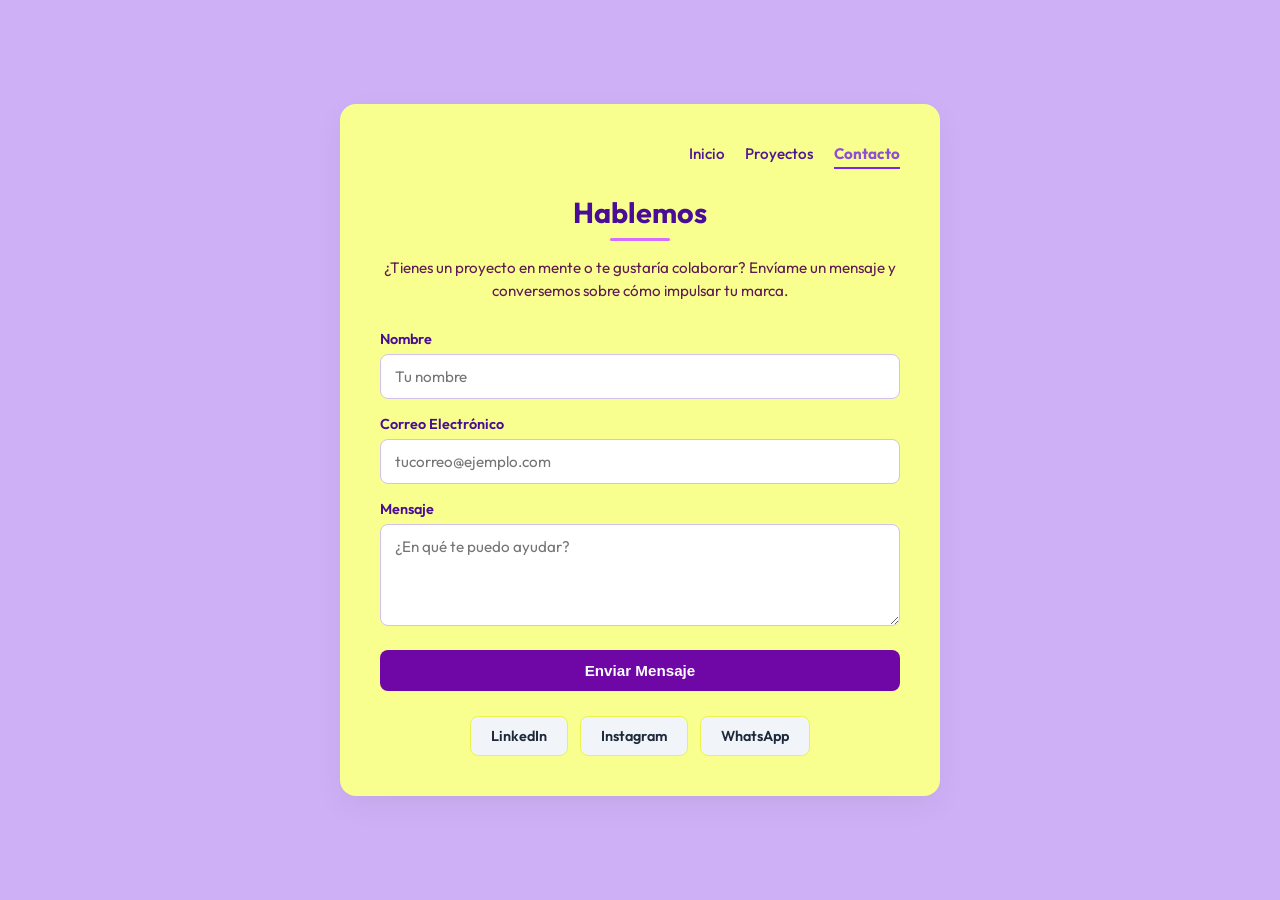
==== contacto.html @ de70b8e0 "Agregar paginas de proyectos y contacto vinculadas al diseño" ====
<!DOCTYPE html>
<html lang="es">

<head>
    <meta charset="UTF-8">
    <meta name="viewport" content="width=device-width, initial-scale=1.0">
    <title>Contacto - Arianna Vargas</title>
    <!-- Vinculación del archivo CSS externo -->
    <link rel="stylesheet" href="css/style.css">
    <!-- Tipografía desde Google Fonts (Outfit) -->
    <link rel="preconnect" href="https://fonts.googleapis.com">
    <link rel="preconnect" href="https://fonts.gstatic.com" crossorigin>
    <link href="https://fonts.googleapis.com/css2?family=Outfit:wght@300;400;600;700&display=swap" rel="stylesheet">
</head>

<body>

    <!-- CONTENEDOR CENTRAL (TARJETA CONTACTO) -->
    <main class="card card-contacto">

        <!-- Menú de Navegación Superior -->
        <nav class="nav-menu">
            <a href="index.html" class="nav-link">Inicio</a>
            <a href="proyectos.html" class="nav-link">Proyectos</a>
            <a href="contacto.html" class="nav-link active">Contacto</a>
        </nav>

        <div class="contact-container">
            <h2>Hablemos</h2>
            <hr class="divider">
            <p class="section-desc">¿Tienes un proyecto en mente o te gustaría colaborar? Envíame un mensaje y conversemos sobre cómo impulsar tu marca.</p>

            <form class="contact-form" action="#" method="POST" onsubmit="event.preventDefault(); alert('¡Gracias por tu mensaje! Pronto me pondré en contacto.');">
                <div class="form-group">
                    <label for="nombre">Nombre</label>
                    <input type="text" id="nombre" name="nombre" placeholder="Tu nombre" required>
                </div>

                <div class="form-group">
                    <label for="email">Correo Electrónico</label>
                    <input type="email" id="email" name="email" placeholder="tucorreo@ejemplo.com" required>
                </div>

                <div class="form-group">
                    <label for="mensaje">Mensaje</label>
                    <textarea id="mensaje" name="mensaje" rows="4" placeholder="¿En qué te puedo ayudar?" required></textarea>
                </div>

                <button type="submit" class="btn-submit">Enviar Mensaje</button>
            </form>

            <div id="links" style="margin-top: 25px;">
                <a href="https://www.linkedin.com/in/arianna-vargas-jiménez-210b1036b/" target="_blank" class="btn-link">LinkedIn</a>
                <a href="https://www.instagram.com/mnk.arii/" target="_blank" class="btn-link">Instagram</a>
                <a href="https://wa.me/56926053711" target="_blank" class="btn-link">WhatsApp</a>
            </div>
        </div>

    </main>

</body>

</html>
---- css/style.css ----
/* ==========================================================================
   1. RESET Y ESTILOS GENERALES
   ========================================================================== */
* {
    margin: 0;
    padding: 0;
    box-sizing: border-box;
    /* Permite calcular bordes y paddings dentro del tamaño del elemento */
}

body {
    font-family: 'Outfit', 'Arial', sans-serif;
    background-color: #ceb0f6;
    /* Color de fondo de la página */

    /* ESTRUCTURA DE CENTRADO (FLEXBOX) */
    display: flex;
    justify-content: center;
    /* Centra la tarjeta horizontalmente */
    align-items: center;
    /* Centra la tarjeta verticalmente */

    min-height: 100vh;
    /* Fuerza al body a ocupar todo el alto de la pantalla visible */
    padding: 20px;
    /* Colchón de seguridad para que la tarjeta no choque en celulares */
}

/* ==========================================================================
   2. CONTENEDOR CENTRAL RESPONSIVO (CARD)
   ========================================================================== */
.card {
    background-color: #f9ff8e;

    /* RESPONSIVIDAD */
    width: 90%;
    /* Ocupará el 90% de la pantalla en dispositivos móviles */
    max-width: 600px;
    /* En pantallas grandes, se detendrá y no medirá más de 600px */

    border-radius: 16px;
    box-shadow: 0 10px 30px rgba(0, 0, 0, 0.05);
    /* Sombra suave para dar profundidad */
    padding: 40px;
    text-align: center;
    /* Centra los textos que pongas dentro por defecto */
}

/* ==========================================================================
   3. MENÚ DE NAVEGACIÓN SUPERIOR
   ========================================================================== */
.nav-menu {
    display: flex;
    justify-content: flex-end;
    /* Alinea los enlaces a la derecha */
    gap: 20px;
    /* Espacio entre cada enlace */
    margin-bottom: 25px;
    /* Separación con el avatar */
}

.nav-link {
    text-decoration: none;
    /* Quita el subrayado */
    color: #501891;
    /* Color gris moderno */
    font-size: 0.95rem;
    font-weight: 500;
    transition: color 0.3s ease;
    padding-bottom: 4px;
}

.nav-link:hover {
    color: #7c09ef;
    /* Color al pasar el mouse */
}

.nav-link.active {
    color: #8d4fd4;
    font-weight: 700;
    border-bottom: 2px solid #7e25eb;
    /* Línea indicadora de página actual */
}

/* ==========================================================================
   4. FOTO DE PERFIL / AVATAR
   ========================================================================== */
#avatar {
    margin: 0 auto 20px;
    /* Centra el contenedor horizontalmente */
    width: 140px;
    /* Tamaño fijo para que no se deforme */
    height: 140px;
}

#avatar img {
    width: 100%;
    height: 100%;
    border-radius: 50%;
    /* Convierte la imagen en círculo perfecto */
    object-fit: cover;
    /* Evita que la foto se estire */
    box-shadow: 0 4px 15px rgba(0, 0, 0, 0.1);
    /* Sombra elegante */
}

/* ==========================================================================
   5. JERARQUÍA DE TEXTOS Y BIOGRAFÍA
   ========================================================================== */
#bio h1 {
    font-size: 1.7rem;
    color: #490d97;
    /* Azul oscuro / casi negro legible */
    margin-bottom: 6px;
}

#bio .rol {
    font-size: 1rem;
    color: #6f07a7;
    /* Color de acento */
    font-weight: 600;
    margin-bottom: 15px;
}

#bio hr {
    width: 50px;
    /* Ancho corto para la línea decorativa */
    height: 3px;
    background-color: #d66eff;
    /* Mismo color de acento */
    border: none;
    border-radius: 3px;
    margin: 0 auto 18px;
    /* Centrada */
}

#bio .descripcion {
    font-size: 0.95rem;
    line-height: 1.6;
    /* Espaciado de lectura cómodo */
    color: #601b53;
    margin-bottom: 28px;
}

/* ==========================================================================
   6. ENLACES Y BOTONES DE CONTACTO
   ========================================================================== */
#links {
    display: flex;
    justify-content: center;
    gap: 12px;
    flex-wrap: wrap;
}

.btn-link {
    text-decoration: none;
    background-color: #f1f5f9;
    color: #1e293b;
    padding: 10px 20px;
    border-radius: 8px;
    font-size: 0.9rem;
    font-weight: 600;
    border: 1px solid #ebf448;
    transition: all 0.3s ease;
}

.btn-link:hover {
    background-color: #5c0c63;
    /* Combina con tu línea rosada */
    color: #ffffff;
    transform: translateY(-2px);
    box-shadow: 0 4px 12px rgba(255, 110, 190, 0.3);
}

/* ==========================================================================
   7. SECCIÓN DE PROYECTOS (proyectos.html)
   ========================================================================== */
.card-proyectos {
    max-width: 950px;
    width: 95%;
    margin: 20px auto;
}

.projects-container h2 {
    font-size: 1.8rem;
    color: #490d97;
    margin-bottom: 8px;
}

.projects-container hr.divider {
    width: 60px;
    height: 3px;
    background-color: #d66eff;
    border: none;
    border-radius: 3px;
    margin: 0 auto 16px;
}

.section-desc {
    font-size: 0.95rem;
    color: #601b53;
    line-height: 1.5;
    max-width: 650px;
    margin: 0 auto 28px;
}

/* Cuadrícula de proyectos */
.projects-grid {
    display: grid;
    grid-template-columns: repeat(auto-fit, minmax(260px, 1fr));
    gap: 22px;
    text-align: left;
}

/* Tarjeta individual de proyecto */
.project-card {
    background-color: #ffffff;
    border-radius: 14px;
    overflow: hidden;
    box-shadow: 0 5px 20px rgba(80, 24, 145, 0.08);
    display: flex;
    flex-direction: column;
    transition: transform 0.3s ease, box-shadow 0.3s ease;
    border: 1px solid rgba(214, 110, 255, 0.2);
}

.project-card:hover {
    transform: translateY(-6px);
    box-shadow: 0 12px 30px rgba(80, 24, 145, 0.16);
}

.project-card img {
    width: 100%;
    height: 170px;
    object-fit: cover;
    display: block;
    transition: transform 0.4s ease;
}

.project-card:hover img {
    transform: scale(1.02);
}

.project-info {
    padding: 20px;
    display: flex;
    flex-direction: column;
    flex-grow: 1;
    justify-content: space-between;
}

.project-tag {
    display: inline-block;
    align-self: flex-start;
    background-color: #f1e4ff;
    color: #6f07a7;
    font-size: 0.75rem;
    font-weight: 700;
    padding: 3px 10px;
    border-radius: 12px;
    margin-bottom: 10px;
    text-transform: uppercase;
    letter-spacing: 0.5px;
}

.project-info h3 {
    font-size: 1.15rem;
    color: #490d97;
    margin-bottom: 8px;
    line-height: 1.3;
}

.project-info p {
    font-size: 0.88rem;
    color: #601b53;
    line-height: 1.55;
    margin-bottom: 18px;
    flex-grow: 1;
}

.project-card .btn-link {
    align-self: stretch;
    text-align: center;
    display: block;
}

/* ==========================================================================
   8. SECCIÓN DE CONTACTO (contacto.html)
   ========================================================================== */
.card-contacto {
    max-width: 600px;
    width: 90%;
}

.contact-container h2 {
    font-size: 1.8rem;
    color: #490d97;
    margin-bottom: 8px;
}

.contact-container hr.divider {
    width: 60px;
    height: 3px;
    background-color: #d66eff;
    border: none;
    border-radius: 3px;
    margin: 0 auto 16px;
}

.contact-form {
    display: flex;
    flex-direction: column;
    gap: 16px;
    text-align: left;
    margin-top: 20px;
}

.form-group {
    display: flex;
    flex-direction: column;
    gap: 6px;
}

.form-group label {
    font-size: 0.9rem;
    font-weight: 600;
    color: #490d97;
}

.form-group input,
.form-group textarea {
    width: 100%;
    padding: 12px 14px;
    border-radius: 8px;
    border: 1px solid #d4c2ee;
    font-family: 'Outfit', sans-serif;
    font-size: 0.95rem;
    background-color: #ffffff;
    color: #333333;
    transition: border-color 0.3s ease, box-shadow 0.3s ease;
}

.form-group input:focus,
.form-group textarea:focus {
    outline: none;
    border-color: #8125eb;
    box-shadow: 0 0 0 3px rgba(129, 37, 235, 0.2);
}

.btn-submit {
    background-color: #6f07a7;
    color: #ffffff;
    padding: 12px 24px;
    border: none;
    border-radius: 8px;
    font-size: 0.95rem;
    font-weight: 600;
    cursor: pointer;
    transition: background-color 0.3s ease, transform 0.2s ease, box-shadow 0.3s ease;
    margin-top: 8px;
}

.btn-submit:hover {
    background-color: #501891;
    transform: translateY(-2px);
    box-shadow: 0 6px 15px rgba(80, 24, 145, 0.3);
}

/* ==========================================================================
   9. RESPONSIVE DESIGN
   ========================================================================== */
@media (max-width: 768px) {
    body {
        padding: 12px;
    }

    .card {
        padding: 28px 20px;
        width: 100%;
    }

    .nav-menu {
        justify-content: center;
        gap: 15px;
    }

    .projects-grid {
        grid-template-columns: 1fr;
    }
}
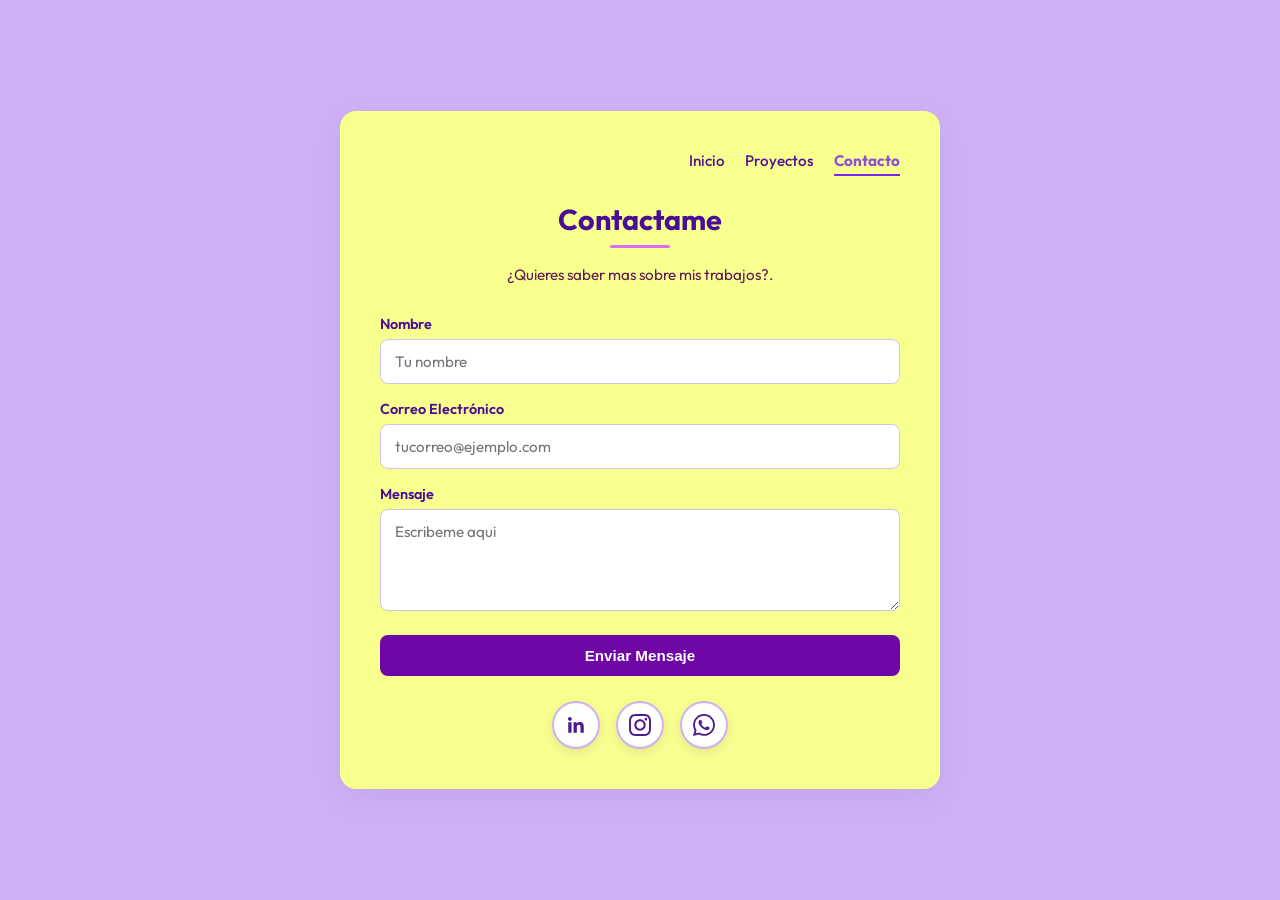
==== commit e5975140: "Actualizar biografia, proyectos y agregar botones circulares de redes sociales" ====
--- a/contacto.html
+++ b/contacto.html
@@ -26,11 +26,12 @@
         </nav>
 
         <div class="contact-container">
-            <h2>Hablemos</h2>
+            <h2>Contactame</h2>
             <hr class="divider">
-            <p class="section-desc">¿Tienes un proyecto en mente o te gustaría colaborar? Envíame un mensaje y conversemos sobre cómo impulsar tu marca.</p>
+            <p class="section-desc">¿Quieres saber mas sobre mis trabajos?.</p>
 
-            <form class="contact-form" action="#" method="POST" onsubmit="event.preventDefault(); alert('¡Gracias por tu mensaje! Pronto me pondré en contacto.');">
+            <form class="contact-form" action="#" method="POST"
+                onsubmit="event.preventDefault(); alert('¡Gracias por tu mensaje! Pronto me pondré en contacto.');">
                 <div class="form-group">
                     <label for="nombre">Nombre</label>
                     <input type="text" id="nombre" name="nombre" placeholder="Tu nombre" required>
@@ -43,16 +44,31 @@
 
                 <div class="form-group">
                     <label for="mensaje">Mensaje</label>
-                    <textarea id="mensaje" name="mensaje" rows="4" placeholder="¿En qué te puedo ayudar?" required></textarea>
+                    <textarea id="mensaje" name="mensaje" rows="4" placeholder="Escribeme aqui" required></textarea>
                 </div>
 
                 <button type="submit" class="btn-submit">Enviar Mensaje</button>
             </form>
 
             <div id="links" style="margin-top: 25px;">
-                <a href="https://www.linkedin.com/in/arianna-vargas-jiménez-210b1036b/" target="_blank" class="btn-link">LinkedIn</a>
-                <a href="https://www.instagram.com/mnk.arii/" target="_blank" class="btn-link">Instagram</a>
-                <a href="https://wa.me/56926053711" target="_blank" class="btn-link">WhatsApp</a>
+                <a href="https://www.linkedin.com/in/arianna-vargas-jiménez-210b1036b/" target="_blank"
+                    class="btn-social linkedin" aria-label="LinkedIn" title="LinkedIn">
+                    <svg xmlns="http://www.w3.org/2000/svg" width="22" height="22" viewBox="0 0 24 24" fill="currentColor">
+                        <path d="M20.447 20.452h-3.554v-5.569c0-1.328-.027-3.037-1.852-3.037-1.853 0-2.136 1.445-2.136 2.939v5.667H9.351V9h3.414v1.561h.046c.477-.9 1.637-1.85 3.37-1.85 3.601 0 4.267 2.37 4.267 5.455v6.286zM5.337 7.433c-1.144 0-2.063-.926-2.063-2.065 0-1.138.92-2.063 2.063-2.063 1.14 0 2.064.925 2.064 2.063 0 1.139-.925 2.065-2.064 2.065zm1.782 13.019H3.555V9h3.564v11.452z"/>
+                    </svg>
+                </a>
+                <a href="https://www.instagram.com/mnk.arii/" target="_blank" class="btn-social instagram"
+                    aria-label="Instagram" title="Instagram">
+                    <svg xmlns="http://www.w3.org/2000/svg" width="22" height="22" viewBox="0 0 24 24" fill="currentColor">
+                        <path d="M12 2.163c3.204 0 3.584.012 4.85.07 3.252.148 4.771 1.691 4.919 4.919.058 1.265.069 1.645.069 4.849 0 3.205-.012 3.584-.069 4.849-.149 3.225-1.664 4.771-4.919 4.919-1.266.058-1.644.07-4.85.07-3.204 0-3.584-.012-4.849-.07-3.26-.149-4.771-1.699-4.919-4.92-.058-1.265-.07-1.644-.07-4.849 0-3.204.013-3.583.07-4.849.149-3.227 1.664-4.771 4.919-4.919 1.266-.057 1.645-.069 4.849-.069zm0-2.163c-3.259 0-3.667.014-4.947.072-4.358.2-6.78 2.618-6.98 6.98-.059 1.281-.073 1.689-.073 4.948 0 3.259.014 3.668.072 4.948.2 4.358 2.618 6.78 6.98 6.98 1.281.058 1.689.072 4.948.072 3.259 0 3.668-.014 4.948-.072 4.354-.2 6.782-2.618 6.979-6.98.059-1.28.073-1.689.073-4.948 0-3.259-.014-3.667-.072-4.947-.196-4.354-2.617-6.78-6.979-6.98-1.281-.059-1.69-.073-4.949-.073zm0 5.838c-3.403 0-6.162 2.759-6.162 6.162s2.759 6.163 6.162 6.163 6.162-2.759 6.162-6.163c0-3.403-2.759-6.162-6.162-6.162zm0 10.162c-2.209 0-4-1.79-4-4 0-2.209 1.791-4 4-4s4 1.791 4 4c0 2.21-1.791 4-4 4zm6.406-11.845c-.796 0-1.441.645-1.441 1.44s.645 1.44 1.441 1.44c.795 0 1.439-.645 1.439-1.44s-.644-1.44-1.439-1.44z"/>
+                    </svg>
+                </a>
+                <a href="https://wa.me/56926053711" target="_blank" class="btn-social whatsapp"
+                    aria-label="WhatsApp" title="WhatsApp">
+                    <svg xmlns="http://www.w3.org/2000/svg" width="22" height="22" viewBox="0 0 24 24" fill="currentColor">
+                        <path d="M.057 24l1.687-6.163c-1.041-1.804-1.588-3.849-1.587-5.946.003-6.556 5.338-11.891 11.893-11.891 3.181.001 6.167 1.24 8.413 3.488 2.245 2.248 3.481 5.236 3.48 8.414-.003 6.557-5.338 11.892-11.893 11.892-1.99-.001-3.951-.5-5.688-1.448l-6.305 1.654zm6.597-3.807c1.676.995 3.276 1.591 5.392 1.592 5.448 0 9.886-4.434 9.889-9.885.002-5.462-4.415-9.89-9.881-9.892-5.452 0-9.887 4.434-9.889 9.884-.001 2.225.651 3.891 1.746 5.634l-.999 3.648 3.742-.981zm11.387-5.464c-.074-.124-.272-.198-.57-.347-.297-.149-1.758-.868-2.031-.967-.272-.099-.47-.149-.669.149-.198.297-.768.967-.941 1.165-.173.198-.347.223-.644.074-.297-.149-1.255-.462-2.39-1.475-.883-.788-1.48-1.761-1.653-2.059-.173-.297-.018-.458.13-.606.134-.133.297-.347.446-.521.151-.172.2-.296.3-.495.099-.198.05-.372-.025-.521-.075-.148-.669-1.611-.916-2.206-.242-.579-.487-.501-.669-.51l-.57-.01c-.198 0-.52.074-.792.372s-1.04 1.016-1.04 2.479 1.065 2.876 1.213 3.074c.149.198 2.095 3.2 5.076 4.487.709.306 1.263.489 1.694.626.712.226 1.36.194 1.872.118.571-.085 1.758-.719 2.006-1.413.248-.695.248-1.29.173-1.414z"/>
+                    </svg>
+                </a>
             </div>
         </div>
 
@@ -60,4 +76,4 @@
 
 </body>
 
-</html>
+</html>
--- a/css/style.css
+++ b/css/style.css
@@ -148,8 +148,56 @@
 #links {
     display: flex;
     justify-content: center;
-    gap: 12px;
+    align-items: center;
+    gap: 16px;
     flex-wrap: wrap;
+}
+
+.btn-social {
+    display: inline-flex;
+    align-items: center;
+    justify-content: center;
+    width: 48px;
+    height: 48px;
+    border-radius: 50%;
+    background-color: #ffffff;
+    color: #501891;
+    border: 2px solid #ceb0f6;
+    box-shadow: 0 4px 10px rgba(80, 24, 145, 0.1);
+    transition: all 0.3s cubic-bezier(0.4, 0, 0.2, 1);
+    text-decoration: none;
+}
+
+.btn-social svg {
+    width: 22px;
+    height: 22px;
+    transition: transform 0.3s ease;
+}
+
+.btn-social:hover {
+    transform: translateY(-3px) scale(1.08);
+    color: #ffffff;
+    box-shadow: 0 6px 16px rgba(92, 12, 99, 0.25);
+}
+
+/* Colores representativos de cada red social al pasar el cursor */
+.btn-social.linkedin:hover {
+    background-color: #0077b5;
+    border-color: #0077b5;
+}
+
+.btn-social.instagram:hover {
+    background: radial-gradient(circle at 30% 107%, #fdf497 0%, #fdf497 5%, #fd5949 45%, #d6249f 60%, #285aeb 90%);
+    border-color: #d6249f;
+}
+
+.btn-social.whatsapp:hover {
+    background-color: #25d366;
+    border-color: #25d366;
+}
+
+.btn-social:hover svg {
+    transform: scale(1.1);
 }
 
 .btn-link {
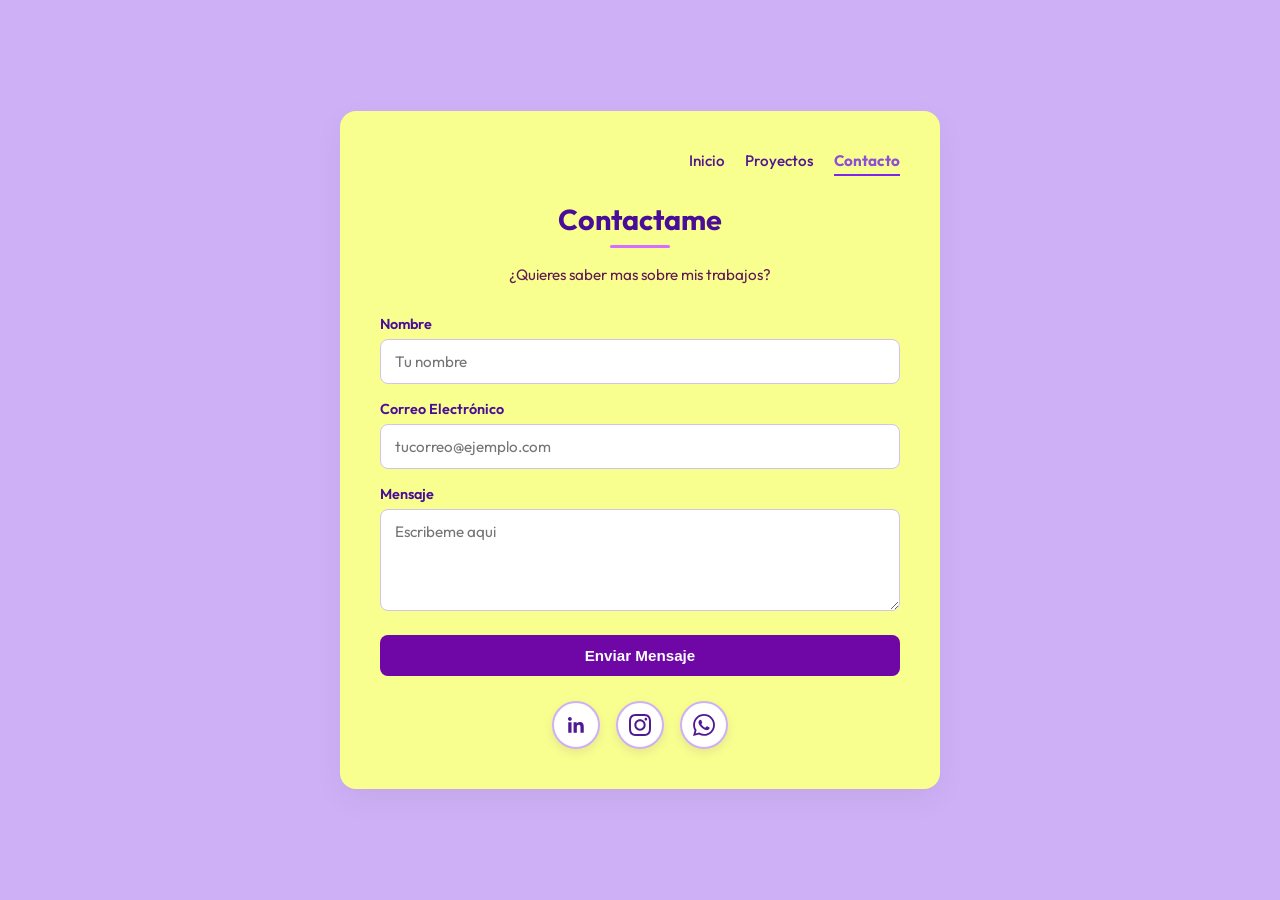
==== commit b48c9de0: "Agregar efecto iluminado lila en bordes de proyectos al hover y corregir puntuacion en contacto" ====
--- a/contacto.html
+++ b/contacto.html
@@ -28,7 +28,7 @@
         <div class="contact-container">
             <h2>Contactame</h2>
             <hr class="divider">
-            <p class="section-desc">¿Quieres saber mas sobre mis trabajos?.</p>
+            <p class="section-desc">¿Quieres saber mas sobre mis trabajos?</p>
 
             <form class="contact-form" action="#" method="POST"
                 onsubmit="event.preventDefault(); alert('¡Gracias por tu mensaje! Pronto me pondré en contacto.');">
--- a/css/style.css
+++ b/css/style.css
@@ -268,13 +268,17 @@
     box-shadow: 0 5px 20px rgba(80, 24, 145, 0.08);
     display: flex;
     flex-direction: column;
-    transition: transform 0.3s ease, box-shadow 0.3s ease;
-    border: 1px solid rgba(214, 110, 255, 0.2);
+    transition: transform 0.3s ease, box-shadow 0.3s ease, border-color 0.3s ease;
+    border: 2px solid rgba(206, 176, 246, 0.3);
 }
 
 .project-card:hover {
     transform: translateY(-6px);
-    box-shadow: 0 12px 30px rgba(80, 24, 145, 0.16);
+    border-color: #b877f7;
+    /* Efecto de borde iluminado en color lila con resplandor suave */
+    box-shadow: 0 12px 30px rgba(80, 24, 145, 0.16),
+                0 0 20px rgba(184, 119, 247, 0.65),
+                0 0 35px rgba(206, 176, 246, 0.45);
 }
 
 .project-card img {
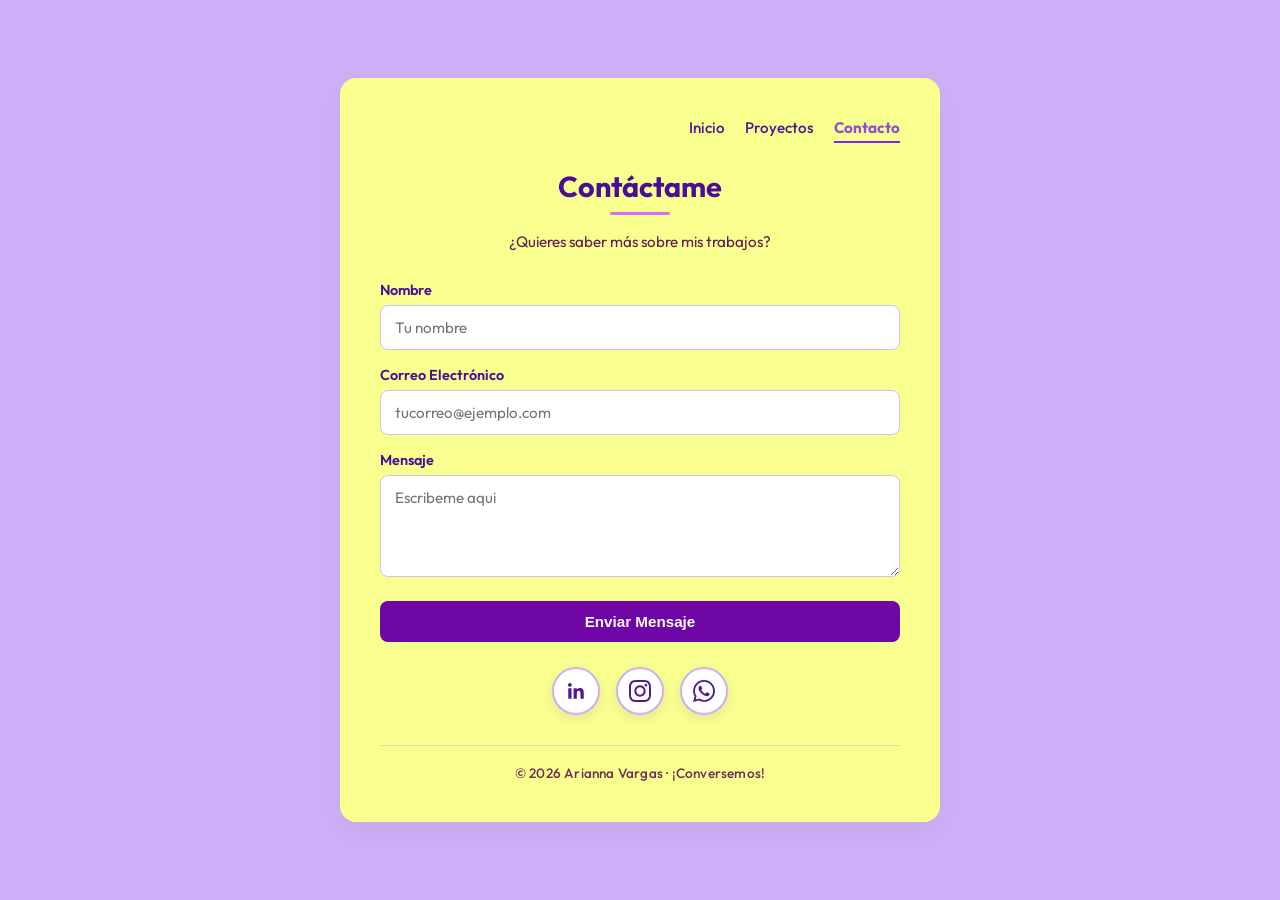
==== commit a787682c: "feat: estructurar HTML5 semantico con header, section, article y footer" ====
--- a/contacto.html
+++ b/contacto.html
@@ -18,17 +18,20 @@
     <!-- CONTENEDOR CENTRAL (TARJETA CONTACTO) -->
     <main class="card card-contacto">
 
-        <!-- Menú de Navegación Superior -->
-        <nav class="nav-menu">
-            <a href="index.html" class="nav-link">Inicio</a>
-            <a href="proyectos.html" class="nav-link">Proyectos</a>
-            <a href="contacto.html" class="nav-link active">Contacto</a>
-        </nav>
+        <!-- Encabezado con Menú de Navegación Superior -->
+        <header class="main-header">
+            <nav class="nav-menu">
+                <a href="index.html" class="nav-link">Inicio</a>
+                <a href="proyectos.html" class="nav-link">Proyectos</a>
+                <a href="contacto.html" class="nav-link active">Contacto</a>
+            </nav>
+        </header>
 
-        <div class="contact-container">
-            <h2>Contactame</h2>
+        <!-- Sección de Contacto -->
+        <section class="contact-container">
+            <h2>Contáctame</h2>
             <hr class="divider">
-            <p class="section-desc">¿Quieres saber mas sobre mis trabajos?</p>
+            <p class="section-desc">¿Quieres saber más sobre mis trabajos?</p>
 
             <form class="contact-form" action="#" method="POST"
                 onsubmit="event.preventDefault(); alert('¡Gracias por tu mensaje! Pronto me pondré en contacto.');">
@@ -70,7 +73,12 @@
                     </svg>
                 </a>
             </div>
-        </div>
+        </section>
+
+        <!-- Pie de página semántico -->
+        <footer class="site-footer">
+            <p>&copy; 2026 Arianna Vargas · ¡Conversemos!</p>
+        </footer>
 
     </main>
 
--- a/css/style.css
+++ b/css/style.css
@@ -6,6 +6,10 @@
     padding: 0;
     box-sizing: border-box;
     /* Permite calcular bordes y paddings dentro del tamaño del elemento */
+}
+
+html, body {
+    overflow-x: hidden;
 }
 
 body {
@@ -439,4 +443,22 @@
     .projects-grid {
         grid-template-columns: 1fr;
     }
+}
+
+/* ==========================================================================
+   10. PIE DE PÁGINA (FOOTER SEMÁNTICO)
+   ========================================================================== */
+.site-footer {
+    margin-top: 30px;
+    padding-top: 18px;
+    border-top: 1px solid rgba(214, 110, 255, 0.35);
+    font-size: 0.85rem;
+    color: #601b53;
+    text-align: center;
+}
+
+.site-footer p {
+    font-weight: 500;
+    opacity: 0.9;
+    letter-spacing: 0.2px;
 }
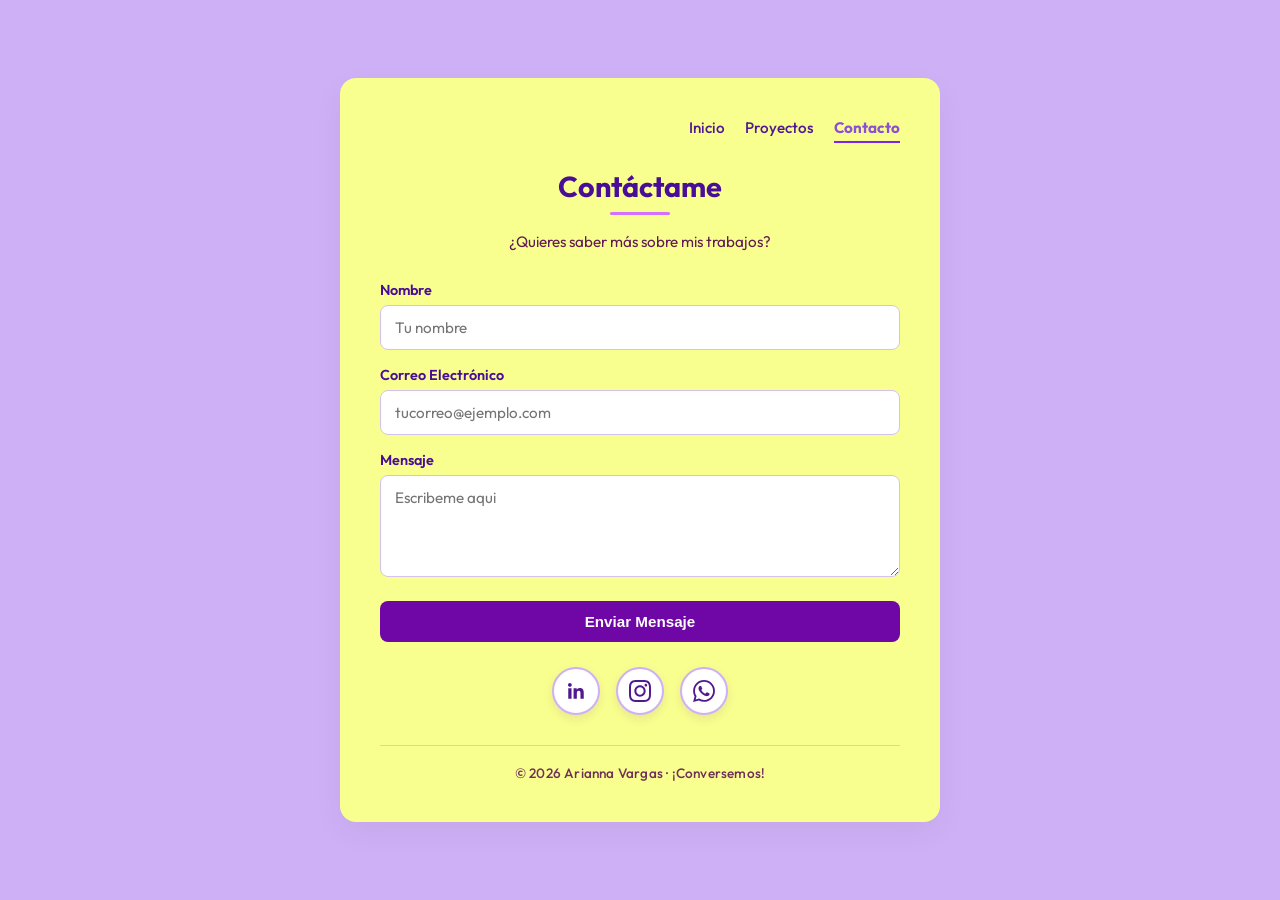
==== commit 3483f5e3: "feat: integrar libreria AOS para animaciones dinamicas al hacer scroll" ====
--- a/contacto.html
+++ b/contacto.html
@@ -7,6 +7,8 @@
     <title>Contacto - Arianna Vargas</title>
     <!-- Vinculación del archivo CSS externo -->
     <link rel="stylesheet" href="css/style.css">
+    <!-- Librería AOS para animaciones al hacer scroll -->
+    <link rel="stylesheet" href="https://unpkg.com/aos@next/dist/aos.css" />
     <!-- Tipografía desde Google Fonts (Outfit) -->
     <link rel="preconnect" href="https://fonts.googleapis.com">
     <link rel="preconnect" href="https://fonts.gstatic.com" crossorigin>
@@ -29,11 +31,11 @@
 
         <!-- Sección de Contacto -->
         <section class="contact-container">
-            <h2>Contáctame</h2>
+            <h2 data-aos="fade-down">Contáctame</h2>
             <hr class="divider">
             <p class="section-desc">¿Quieres saber más sobre mis trabajos?</p>
 
-            <form class="contact-form" action="#" method="POST"
+            <form class="contact-form" action="#" method="POST" data-aos="zoom-in" data-aos-delay="100"
                 onsubmit="event.preventDefault(); alert('¡Gracias por tu mensaje! Pronto me pondré en contacto.');">
                 <div class="form-group">
                     <label for="nombre">Nombre</label>
@@ -53,7 +55,7 @@
                 <button type="submit" class="btn-submit">Enviar Mensaje</button>
             </form>
 
-            <div id="links" style="margin-top: 25px;">
+            <div id="links" style="margin-top: 25px;" data-aos="fade-up" data-aos-delay="200">
                 <a href="https://www.linkedin.com/in/arianna-vargas-jiménez-210b1036b/" target="_blank"
                     class="btn-social linkedin" aria-label="LinkedIn" title="LinkedIn">
                     <svg xmlns="http://www.w3.org/2000/svg" width="22" height="22" viewBox="0 0 24 24" fill="currentColor">
@@ -75,13 +77,22 @@
             </div>
         </section>
 
-        <!-- Pie de página semántico -->
-        <footer class="site-footer">
+        <!-- Pie de página semántico con animación AOS -->
+        <footer class="site-footer" data-aos="fade-up" data-aos-delay="300">
             <p>&copy; 2026 Arianna Vargas · ¡Conversemos!</p>
         </footer>
 
     </main>
 
+    <!-- Librería JavaScript de AOS -->
+    <script src="https://unpkg.com/aos@next/dist/aos.js"></script>
+    <script>
+        AOS.init({
+            duration: 800,
+            once: true
+        });
+    </script>
+
 </body>
 
 </html>
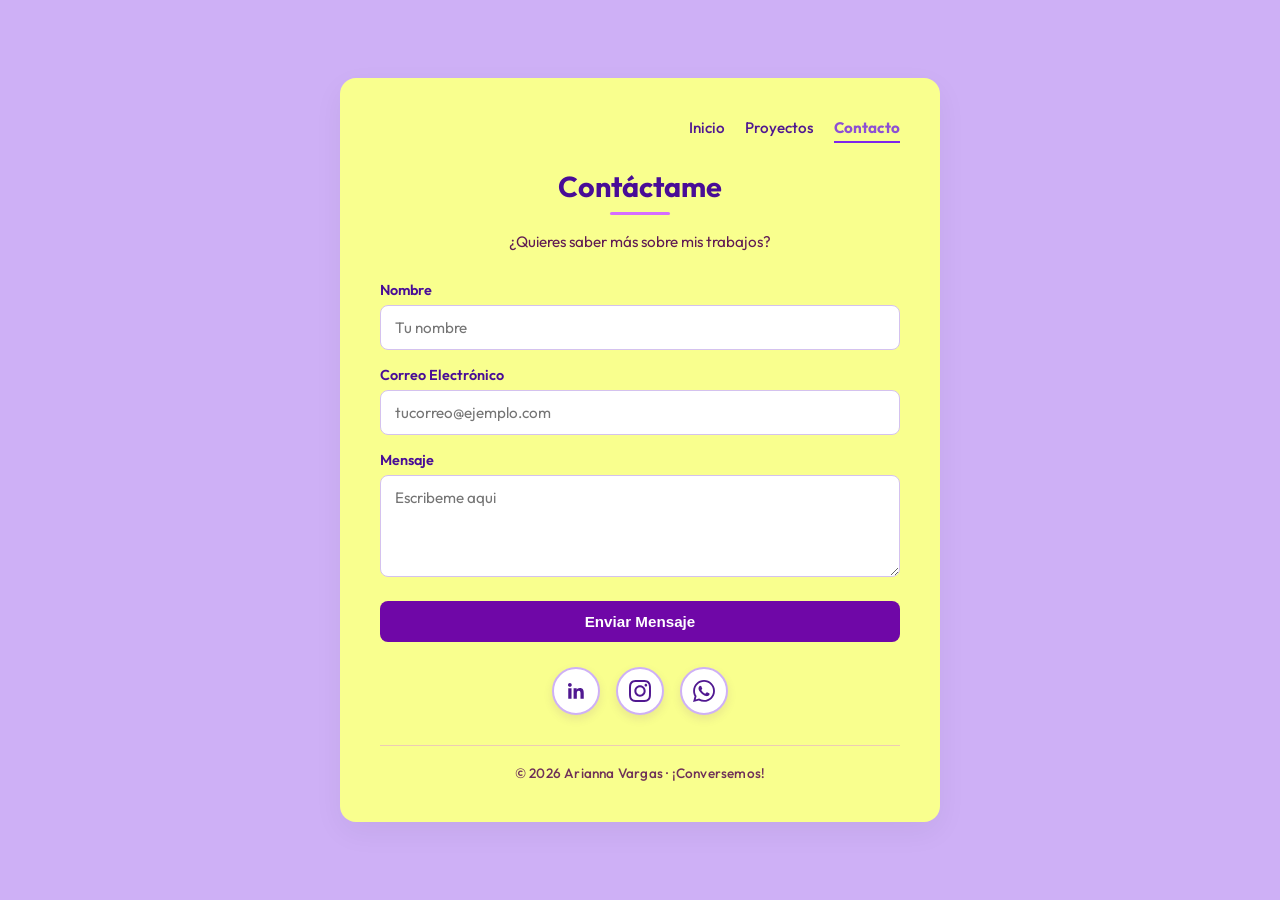
==== commit 8439c0f0: "agregar los codigos semanticos" ====
--- a/contacto.html
+++ b/contacto.html
@@ -58,20 +58,26 @@
             <div id="links" style="margin-top: 25px;" data-aos="fade-up" data-aos-delay="200">
                 <a href="https://www.linkedin.com/in/arianna-vargas-jiménez-210b1036b/" target="_blank"
                     class="btn-social linkedin" aria-label="LinkedIn" title="LinkedIn">
-                    <svg xmlns="http://www.w3.org/2000/svg" width="22" height="22" viewBox="0 0 24 24" fill="currentColor">
-                        <path d="M20.447 20.452h-3.554v-5.569c0-1.328-.027-3.037-1.852-3.037-1.853 0-2.136 1.445-2.136 2.939v5.667H9.351V9h3.414v1.561h.046c.477-.9 1.637-1.85 3.37-1.85 3.601 0 4.267 2.37 4.267 5.455v6.286zM5.337 7.433c-1.144 0-2.063-.926-2.063-2.065 0-1.138.92-2.063 2.063-2.063 1.14 0 2.064.925 2.064 2.063 0 1.139-.925 2.065-2.064 2.065zm1.782 13.019H3.555V9h3.564v11.452z"/>
+                    <svg xmlns="http://www.w3.org/2000/svg" width="22" height="22" viewBox="0 0 24 24"
+                        fill="currentColor">
+                        <path
+                            d="M20.447 20.452h-3.554v-5.569c0-1.328-.027-3.037-1.852-3.037-1.853 0-2.136 1.445-2.136 2.939v5.667H9.351V9h3.414v1.561h.046c.477-.9 1.637-1.85 3.37-1.85 3.601 0 4.267 2.37 4.267 5.455v6.286zM5.337 7.433c-1.144 0-2.063-.926-2.063-2.065 0-1.138.92-2.063 2.063-2.063 1.14 0 2.064.925 2.064 2.063 0 1.139-.925 2.065-2.064 2.065zm1.782 13.019H3.555V9h3.564v11.452z" />
                     </svg>
                 </a>
                 <a href="https://www.instagram.com/mnk.arii/" target="_blank" class="btn-social instagram"
                     aria-label="Instagram" title="Instagram">
-                    <svg xmlns="http://www.w3.org/2000/svg" width="22" height="22" viewBox="0 0 24 24" fill="currentColor">
-                        <path d="M12 2.163c3.204 0 3.584.012 4.85.07 3.252.148 4.771 1.691 4.919 4.919.058 1.265.069 1.645.069 4.849 0 3.205-.012 3.584-.069 4.849-.149 3.225-1.664 4.771-4.919 4.919-1.266.058-1.644.07-4.85.07-3.204 0-3.584-.012-4.849-.07-3.26-.149-4.771-1.699-4.919-4.92-.058-1.265-.07-1.644-.07-4.849 0-3.204.013-3.583.07-4.849.149-3.227 1.664-4.771 4.919-4.919 1.266-.057 1.645-.069 4.849-.069zm0-2.163c-3.259 0-3.667.014-4.947.072-4.358.2-6.78 2.618-6.98 6.98-.059 1.281-.073 1.689-.073 4.948 0 3.259.014 3.668.072 4.948.2 4.358 2.618 6.78 6.98 6.98 1.281.058 1.689.072 4.948.072 3.259 0 3.668-.014 4.948-.072 4.354-.2 6.782-2.618 6.979-6.98.059-1.28.073-1.689.073-4.948 0-3.259-.014-3.667-.072-4.947-.196-4.354-2.617-6.78-6.979-6.98-1.281-.059-1.69-.073-4.949-.073zm0 5.838c-3.403 0-6.162 2.759-6.162 6.162s2.759 6.163 6.162 6.163 6.162-2.759 6.162-6.163c0-3.403-2.759-6.162-6.162-6.162zm0 10.162c-2.209 0-4-1.79-4-4 0-2.209 1.791-4 4-4s4 1.791 4 4c0 2.21-1.791 4-4 4zm6.406-11.845c-.796 0-1.441.645-1.441 1.44s.645 1.44 1.441 1.44c.795 0 1.439-.645 1.439-1.44s-.644-1.44-1.439-1.44z"/>
+                    <svg xmlns="http://www.w3.org/2000/svg" width="22" height="22" viewBox="0 0 24 24"
+                        fill="currentColor">
+                        <path
+                            d="M12 2.163c3.204 0 3.584.012 4.85.07 3.252.148 4.771 1.691 4.919 4.919.058 1.265.069 1.645.069 4.849 0 3.205-.012 3.584-.069 4.849-.149 3.225-1.664 4.771-4.919 4.919-1.266.058-1.644.07-4.85.07-3.204 0-3.584-.012-4.849-.07-3.26-.149-4.771-1.699-4.919-4.92-.058-1.265-.07-1.644-.07-4.849 0-3.204.013-3.583.07-4.849.149-3.227 1.664-4.771 4.919-4.919 1.266-.057 1.645-.069 4.849-.069zm0-2.163c-3.259 0-3.667.014-4.947.072-4.358.2-6.78 2.618-6.98 6.98-.059 1.281-.073 1.689-.073 4.948 0 3.259.014 3.668.072 4.948.2 4.358 2.618 6.78 6.98 6.98 1.281.058 1.689.072 4.948.072 3.259 0 3.668-.014 4.948-.072 4.354-.2 6.782-2.618 6.979-6.98.059-1.28.073-1.689.073-4.948 0-3.259-.014-3.667-.072-4.947-.196-4.354-2.617-6.78-6.979-6.98-1.281-.059-1.69-.073-4.949-.073zm0 5.838c-3.403 0-6.162 2.759-6.162 6.162s2.759 6.163 6.162 6.163 6.162-2.759 6.162-6.163c0-3.403-2.759-6.162-6.162-6.162zm0 10.162c-2.209 0-4-1.79-4-4 0-2.209 1.791-4 4-4s4 1.791 4 4c0 2.21-1.791 4-4 4zm6.406-11.845c-.796 0-1.441.645-1.441 1.44s.645 1.44 1.441 1.44c.795 0 1.439-.645 1.439-1.44s-.644-1.44-1.439-1.44z" />
                     </svg>
                 </a>
-                <a href="https://wa.me/56926053711" target="_blank" class="btn-social whatsapp"
-                    aria-label="WhatsApp" title="WhatsApp">
-                    <svg xmlns="http://www.w3.org/2000/svg" width="22" height="22" viewBox="0 0 24 24" fill="currentColor">
-                        <path d="M.057 24l1.687-6.163c-1.041-1.804-1.588-3.849-1.587-5.946.003-6.556 5.338-11.891 11.893-11.891 3.181.001 6.167 1.24 8.413 3.488 2.245 2.248 3.481 5.236 3.48 8.414-.003 6.557-5.338 11.892-11.893 11.892-1.99-.001-3.951-.5-5.688-1.448l-6.305 1.654zm6.597-3.807c1.676.995 3.276 1.591 5.392 1.592 5.448 0 9.886-4.434 9.889-9.885.002-5.462-4.415-9.89-9.881-9.892-5.452 0-9.887 4.434-9.889 9.884-.001 2.225.651 3.891 1.746 5.634l-.999 3.648 3.742-.981zm11.387-5.464c-.074-.124-.272-.198-.57-.347-.297-.149-1.758-.868-2.031-.967-.272-.099-.47-.149-.669.149-.198.297-.768.967-.941 1.165-.173.198-.347.223-.644.074-.297-.149-1.255-.462-2.39-1.475-.883-.788-1.48-1.761-1.653-2.059-.173-.297-.018-.458.13-.606.134-.133.297-.347.446-.521.151-.172.2-.296.3-.495.099-.198.05-.372-.025-.521-.075-.148-.669-1.611-.916-2.206-.242-.579-.487-.501-.669-.51l-.57-.01c-.198 0-.52.074-.792.372s-1.04 1.016-1.04 2.479 1.065 2.876 1.213 3.074c.149.198 2.095 3.2 5.076 4.487.709.306 1.263.489 1.694.626.712.226 1.36.194 1.872.118.571-.085 1.758-.719 2.006-1.413.248-.695.248-1.29.173-1.414z"/>
+                <a href="https://wa.me/56926053711" target="_blank" class="btn-social whatsapp" aria-label="WhatsApp"
+                    title="WhatsApp">
+                    <svg xmlns="http://www.w3.org/2000/svg" width="22" height="22" viewBox="0 0 24 24"
+                        fill="currentColor">
+                        <path
+                            d="M.057 24l1.687-6.163c-1.041-1.804-1.588-3.849-1.587-5.946.003-6.556 5.338-11.891 11.893-11.891 3.181.001 6.167 1.24 8.413 3.488 2.245 2.248 3.481 5.236 3.48 8.414-.003 6.557-5.338 11.892-11.893 11.892-1.99-.001-3.951-.5-5.688-1.448l-6.305 1.654zm6.597-3.807c1.676.995 3.276 1.591 5.392 1.592 5.448 0 9.886-4.434 9.889-9.885.002-5.462-4.415-9.89-9.881-9.892-5.452 0-9.887 4.434-9.889 9.884-.001 2.225.651 3.891 1.746 5.634l-.999 3.648 3.742-.981zm11.387-5.464c-.074-.124-.272-.198-.57-.347-.297-.149-1.758-.868-2.031-.967-.272-.099-.47-.149-.669.149-.198.297-.768.967-.941 1.165-.173.198-.347.223-.644.074-.297-.149-1.255-.462-2.39-1.475-.883-.788-1.48-1.761-1.653-2.059-.173-.297-.018-.458.13-.606.134-.133.297-.347.446-.521.151-.172.2-.296.3-.495.099-.198.05-.372-.025-.521-.075-.148-.669-1.611-.916-2.206-.242-.579-.487-.501-.669-.51l-.57-.01c-.198 0-.52.074-.792.372s-1.04 1.016-1.04 2.479 1.065 2.876 1.213 3.074c.149.198 2.095 3.2 5.076 4.487.709.306 1.263.489 1.694.626.712.226 1.36.194 1.872.118.571-.085 1.758-.719 2.006-1.413.248-.695.248-1.29.173-1.414z" />
                     </svg>
                 </a>
             </div>
--- a/css/style.css
+++ b/css/style.css
@@ -8,7 +8,8 @@
     /* Permite calcular bordes y paddings dentro del tamaño del elemento */
 }
 
-html, body {
+html,
+body {
     overflow-x: hidden;
 }
 
@@ -281,8 +282,8 @@
     border-color: #b877f7;
     /* Efecto de borde iluminado en color lila con resplandor suave */
     box-shadow: 0 12px 30px rgba(80, 24, 145, 0.16),
-                0 0 20px rgba(184, 119, 247, 0.65),
-                0 0 35px rgba(206, 176, 246, 0.45);
+        0 0 20px rgba(184, 119, 247, 0.65),
+        0 0 35px rgba(206, 176, 246, 0.45);
 }
 
 .project-card img {
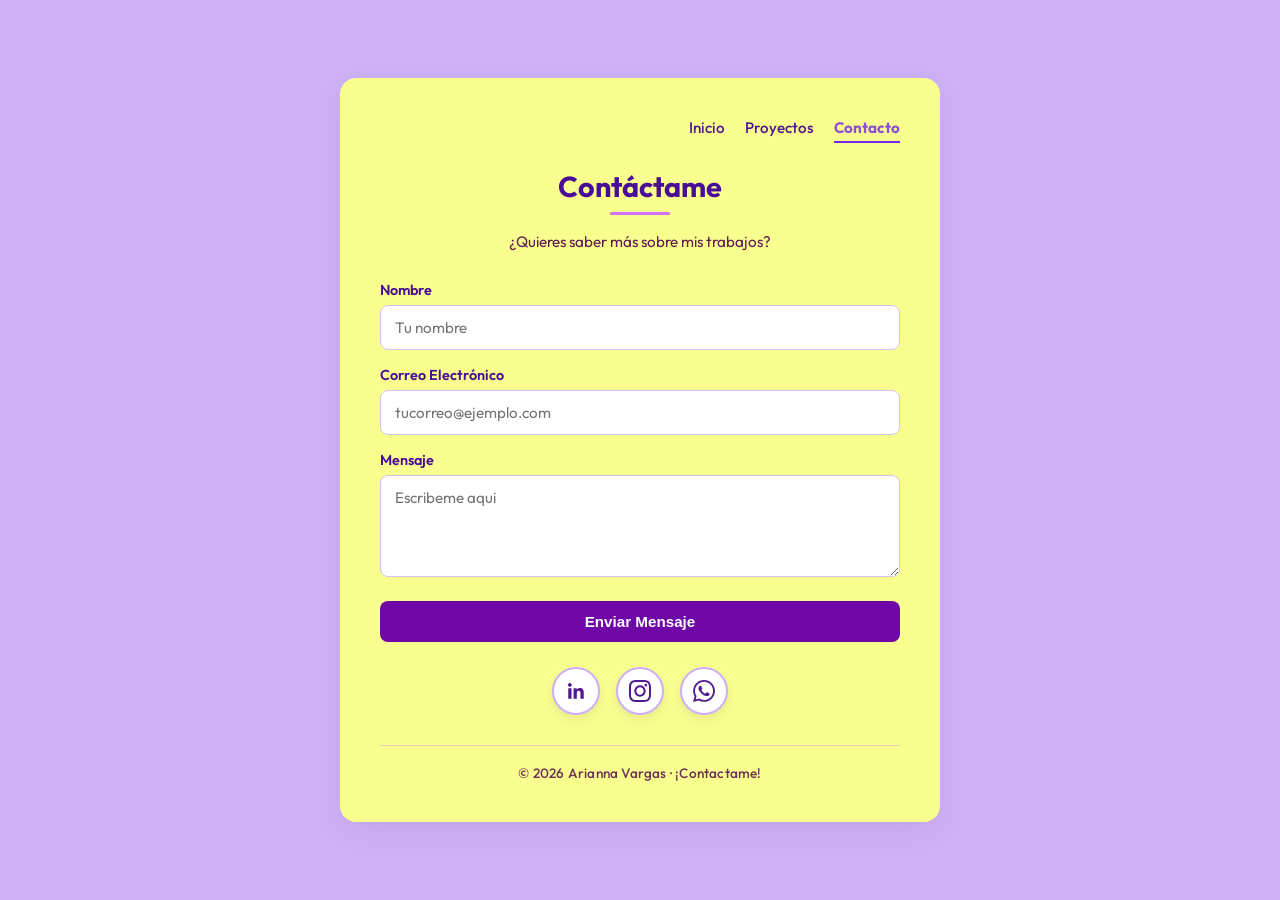
==== commit acb161e0: "cambio de la cosita de abajo" ====
--- a/contacto.html
+++ b/contacto.html
@@ -85,7 +85,7 @@
 
         <!-- Pie de página semántico con animación AOS -->
         <footer class="site-footer" data-aos="fade-up" data-aos-delay="300">
-            <p>&copy; 2026 Arianna Vargas · ¡Conversemos!</p>
+            <p>&copy; 2026 Arianna Vargas · ¡Contactame!</p>
         </footer>
 
     </main>
